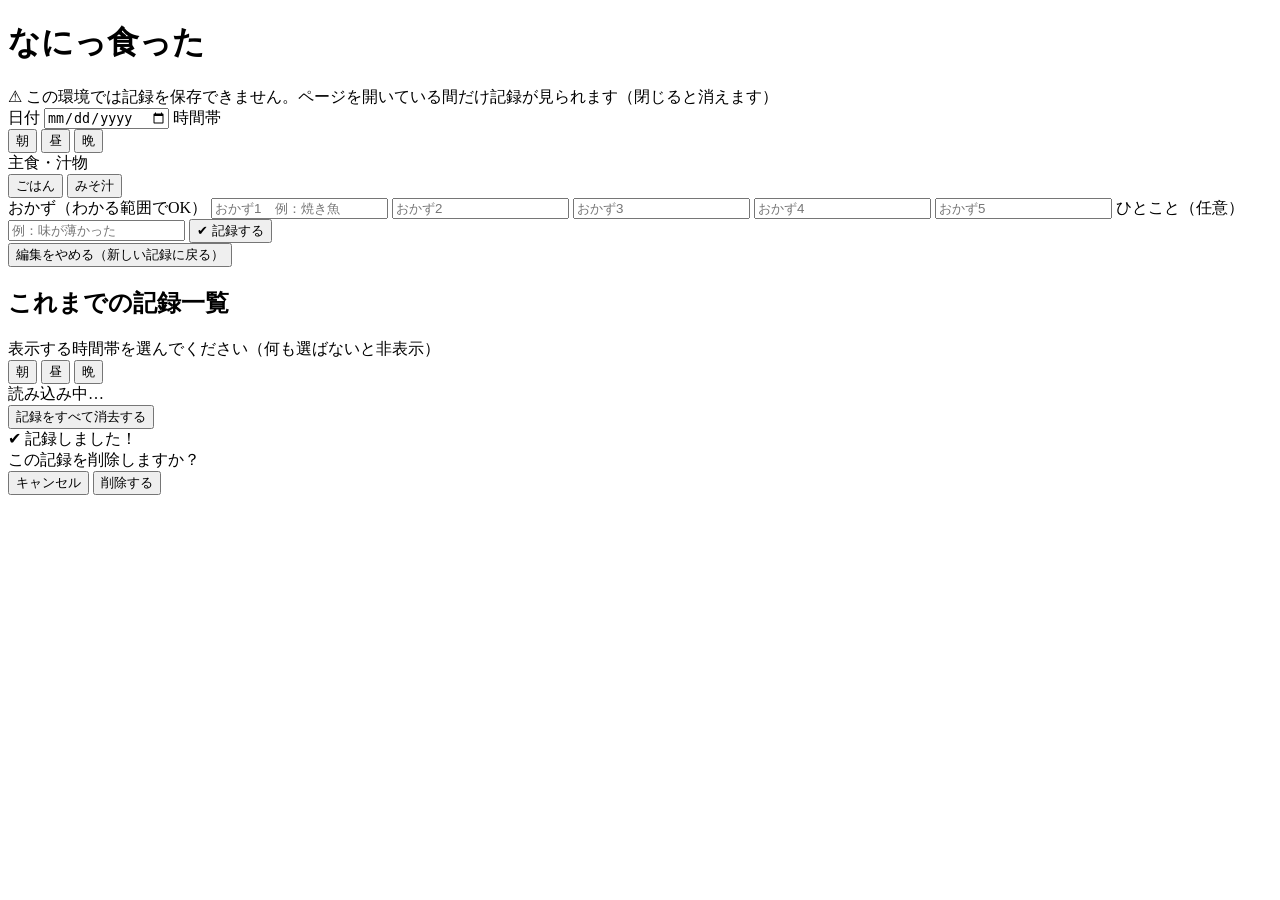
==== index.html @ 808a5a3f "Add files via upload" ====
<!DOCTYPE html>
<html lang="ja">
<head>
  <meta charset="UTF-8">
  <meta name="viewport" content="width=device-width, initial-scale=1.0, maximum-scale=1.0, viewport-fit=cover">

  <title>なにっ食った</title>

  <meta name="apple-mobile-web-app-capable" content="yes">
  <meta name="mobile-web-app-capable" content="yes">
  <meta name="apple-mobile-web-app-status-bar-style" content="black-translucent">
  <meta name="apple-mobile-web-app-title" content="なにっ食った">
  <meta name="theme-color" content="#2E7D63">

  <link rel="stylesheet" href="style.css">
</head>

<body>

<div class="app">

  <h1>なにっ食った</h1>

  <div class="storage-warn hidden" id="storageWarn">
    ⚠ この環境では記録を保存できません。ページを開いている間だけ記録が見られます（閉じると消えます）
  </div>

  <div class="card" id="inputCard">

    <label for="dateInput">日付</label>
    <input type="date" id="dateInput">

    <label>時間帯</label>

    <div class="period-row">
      <button type="button" class="period-btn" data-period="朝">朝</button>
      <button type="button" class="period-btn" data-period="昼">昼</button>
      <button type="button" class="period-btn" data-period="晩">晩</button>
    </div>

    <label>主食・汁物</label>

    <div class="toggle-row">
      <button type="button" class="toggle-btn" id="toggleGohan">ごはん</button>
      <button type="button" class="toggle-btn" id="toggleMiso">みそ汁</button>
    </div>

    <label>おかず（わかる範囲でOK）</label>

    <input type="text" class="item-input" id="item2" placeholder="おかず1　例：焼き魚">
    <input type="text" class="item-input" id="item3" placeholder="おかず2">
    <input type="text" class="item-input" id="item4" placeholder="おかず3">
    <input type="text" class="item-input" id="item5" placeholder="おかず4">
    <input type="text" class="item-input" id="item6" placeholder="おかず5">

    <label>ひとこと（任意）</label>

    <input
      type="text"
      class="item-input"
      id="comment"
      placeholder="例：味が薄かった"
    >

    <button type="button" class="save-btn" id="saveBtn">
      ✔ 記録する
    </button>

    <div class="error-msg" id="errorMsg"></div>

    <button
      type="button"
      class="cancel-edit-link hidden"
      id="cancelEditBtn"
    >
      編集をやめる（新しい記録に戻る）
    </button>

  </div>


  <h2>これまでの記録一覧</h2>

  <div class="filter-label">
    表示する時間帯を選んでください（何も選ばないと非表示）
  </div>

  <div class="filter-row" id="filterRow">

    <button
      type="button"
      class="filter-btn"
      data-period="朝"
    >
      朝
    </button>

    <button
      type="button"
      class="filter-btn"
      data-period="昼"
    >
      昼
    </button>

    <button
      type="button"
      class="filter-btn"
      data-period="晩"
    >
      晩
    </button>

  </div>


  <div class="record-list" id="recordList">
    <div class="empty-msg">読み込み中…</div>
  </div>


  <button
    type="button"
    class="danger-link"
    id="clearAllBtn"
  >
    記録をすべて消去する
  </button>

</div>


<div class="toast" id="toast">
  ✔ 記録しました！
</div>


<div class="modal-overlay hidden" id="deleteModal">

  <div class="modal-box">

    <div class="modal-text" id="modalText">
      この記録を削除しますか？
    </div>

    <div class="modal-btns">

      <button
        type="button"
        class="modal-btn cancel"
        id="modalCancelBtn"
      >
        キャンセル
      </button>

      <button
        type="button"
        class="modal-btn danger"
        id="modalDeleteBtn"
      >
        削除する
      </button>

    </div>

  </div>

</div>


<script src="script.js"></script>

</body>
</html>
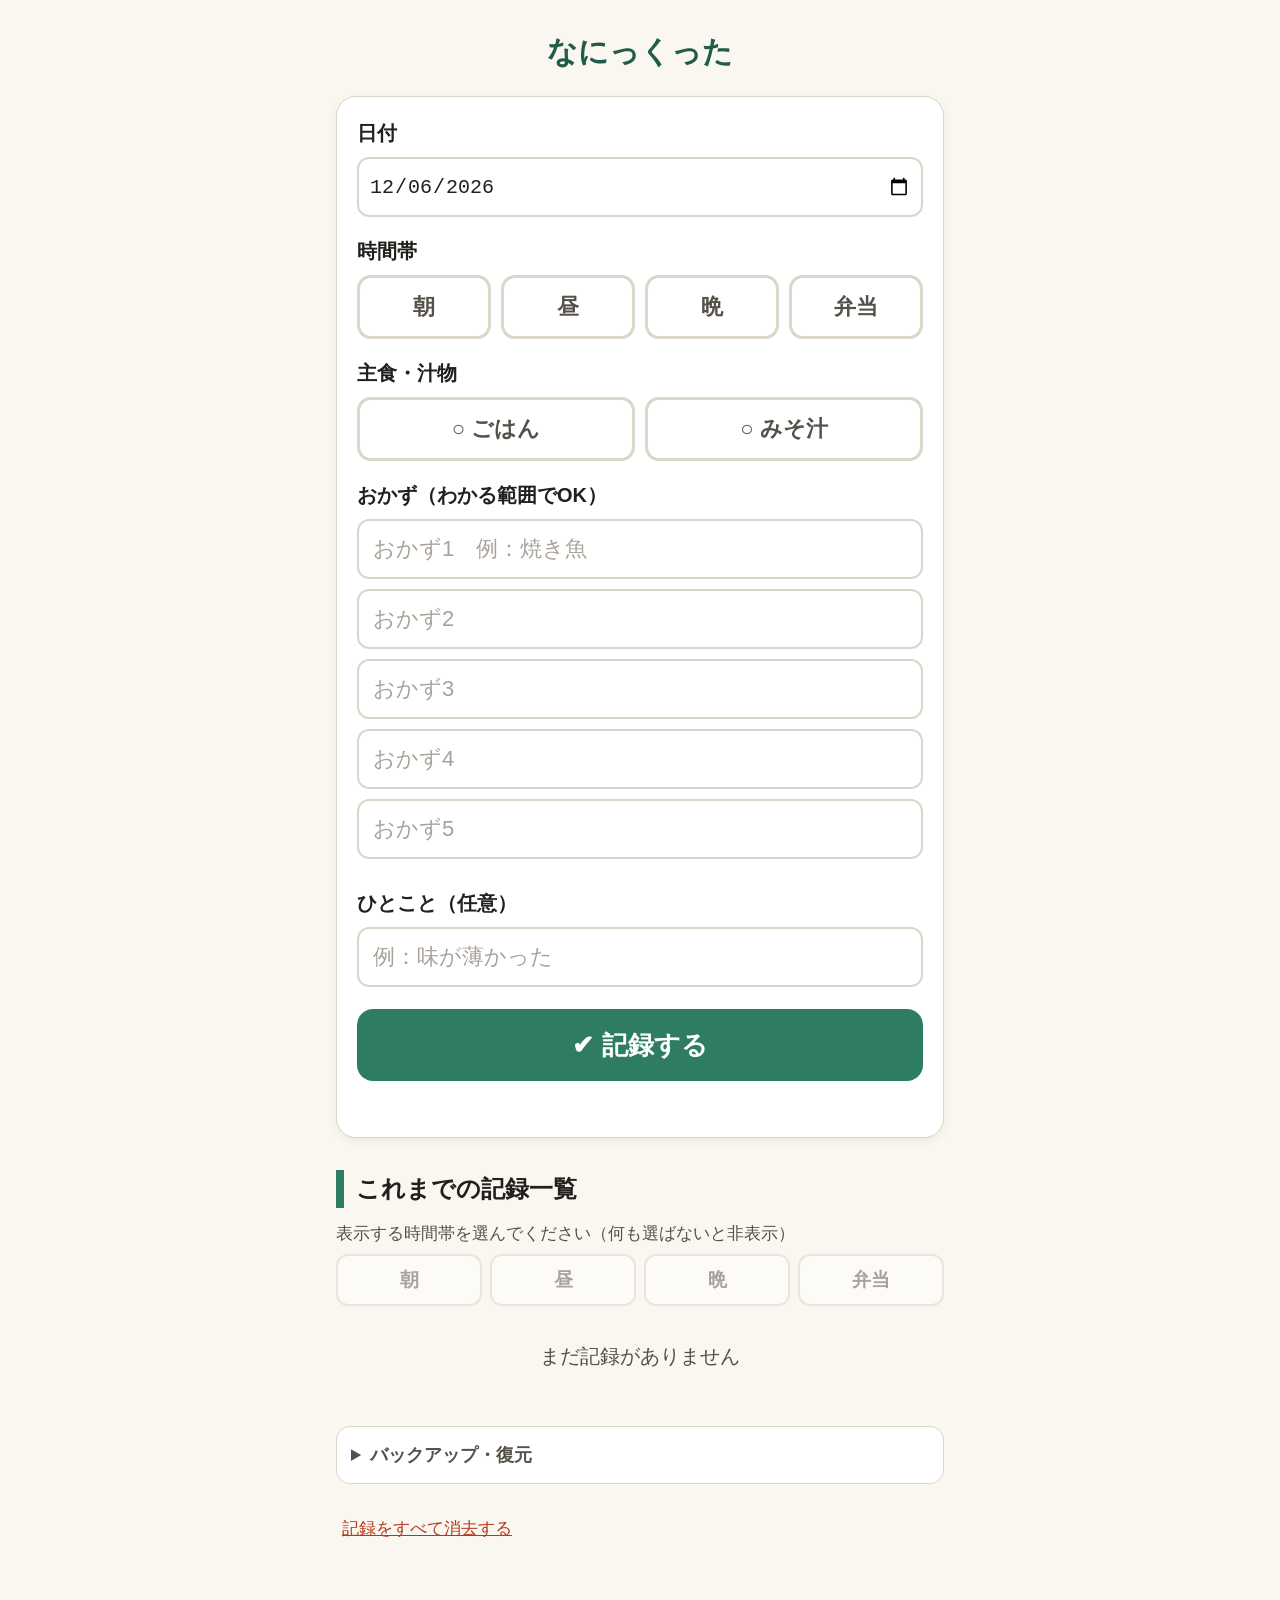
==== commit e33edc3d: "Upgrade なにっくった to V2" ====
--- a/index.html
+++ b/index.html
@@ -3,172 +3,80 @@
 <head>
   <meta charset="UTF-8">
   <meta name="viewport" content="width=device-width, initial-scale=1.0, maximum-scale=1.0, viewport-fit=cover">
-
-  <title>なにっ食った</title>
-
+  <title>なにっくった</title>
   <meta name="apple-mobile-web-app-capable" content="yes">
   <meta name="mobile-web-app-capable" content="yes">
   <meta name="apple-mobile-web-app-status-bar-style" content="black-translucent">
-  <meta name="apple-mobile-web-app-title" content="なにっ食った">
+  <meta name="apple-mobile-web-app-title" content="なにっくった">
   <meta name="theme-color" content="#2E7D63">
-
+  <link rel="apple-touch-icon" href="apple-touch-icon.png">
   <link rel="stylesheet" href="style.css">
 </head>
-
 <body>
-
-<div class="app">
-
-  <h1>なにっ食った</h1>
-
-  <div class="storage-warn hidden" id="storageWarn">
-    ⚠ この環境では記録を保存できません。ページを開いている間だけ記録が見られます（閉じると消えます）
+  <main class="app">
+    <h1>なにっくった</h1>
+    <div class="storage-warn hidden" id="storageWarn">⚠ この環境では記録を保存できません。ページを開いている間だけ記録が見られます（閉じると消えます）</div>
+    <section class="card" id="inputCard">
+      <label for="dateInput">日付</label>
+      <input type="date" id="dateInput">
+      <label>時間帯</label>
+      <div class="period-row">
+        <button type="button" class="period-btn" data-period="朝">朝</button>
+        <button type="button" class="period-btn" data-period="昼">昼</button>
+        <button type="button" class="period-btn" data-period="晩">晩</button>
+        <button type="button" class="period-btn" data-period="弁当">弁当</button>
+      </div>
+      <label>主食・汁物</label>
+      <div class="toggle-row">
+        <button type="button" class="toggle-btn" id="toggleGohan">ごはん</button>
+        <button type="button" class="toggle-btn" id="toggleMiso">みそ汁</button>
+      </div>
+      <label>おかず（わかる範囲でOK）</label>
+      <input type="text" class="item-input" id="item2" placeholder="おかず1　例：焼き魚">
+      <input type="text" class="item-input" id="item3" placeholder="おかず2">
+      <input type="text" class="item-input" id="item4" placeholder="おかず3">
+      <input type="text" class="item-input" id="item5" placeholder="おかず4">
+      <input type="text" class="item-input" id="item6" placeholder="おかず5">
+      <label for="comment">ひとこと（任意）</label>
+      <input type="text" class="item-input" id="comment" placeholder="例：味が薄かった">
+      <button type="button" class="save-btn" id="saveBtn">✔ 記録する</button>
+      <div class="error-msg" id="errorMsg" role="alert"></div>
+      <button type="button" class="cancel-edit-link hidden" id="cancelEditBtn">編集をやめる（新しい記録に戻る）</button>
+    </section>
+    <h2>これまでの記録一覧</h2>
+    <div class="filter-label" id="filterLabel">表示する時間帯を選んでください（何も選ばないと非表示）</div>
+    <div class="filter-row" id="filterRow">
+      <button type="button" class="filter-btn" data-period="朝">朝</button>
+      <button type="button" class="filter-btn" data-period="昼">昼</button>
+      <button type="button" class="filter-btn" data-period="晩">晩</button>
+      <button type="button" class="filter-btn" data-period="弁当">弁当</button>
+    </div>
+    <section class="history-panel hidden" id="historyPanel" aria-live="polite">
+      <div class="history-title" id="historyTitle"></div>
+      <button type="button" class="back-btn" id="backToListBtn">← 通常の一覧に戻る</button>
+    </section>
+    <div class="record-list" id="recordList"><div class="empty-msg">読み込み中…</div></div>
+    <details class="data-tools">
+      <summary>バックアップ・復元</summary>
+      <p>記録をファイルに保存したり、保存したファイルから戻したりできます。</p>
+      <div class="data-tool-buttons">
+        <button type="button" class="tool-btn" id="backupBtn">バックアップを書き出す</button>
+        <button type="button" class="tool-btn" id="restoreBtn">バックアップから復元</button>
+      </div>
+      <input type="file" id="restoreFileInput" accept="application/json,.json" class="visually-hidden">
+    </details>
+    <button type="button" class="danger-link" id="clearAllBtn">記録をすべて消去する</button>
+  </main>
+  <div class="toast" id="toast" role="status">✔ 記録しました！</div>
+  <div class="modal-overlay hidden" id="deleteModal" role="dialog" aria-modal="true" aria-labelledby="modalText">
+    <div class="modal-box">
+      <div class="modal-text" id="modalText">この記録を削除しますか？</div>
+      <div class="modal-btns">
+        <button type="button" class="modal-btn cancel" id="modalCancelBtn">キャンセル</button>
+        <button type="button" class="modal-btn danger" id="modalDeleteBtn">削除する</button>
+      </div>
+    </div>
   </div>
-
-  <div class="card" id="inputCard">
-
-    <label for="dateInput">日付</label>
-    <input type="date" id="dateInput">
-
-    <label>時間帯</label>
-
-    <div class="period-row">
-      <button type="button" class="period-btn" data-period="朝">朝</button>
-      <button type="button" class="period-btn" data-period="昼">昼</button>
-      <button type="button" class="period-btn" data-period="晩">晩</button>
-    </div>
-
-    <label>主食・汁物</label>
-
-    <div class="toggle-row">
-      <button type="button" class="toggle-btn" id="toggleGohan">ごはん</button>
-      <button type="button" class="toggle-btn" id="toggleMiso">みそ汁</button>
-    </div>
-
-    <label>おかず（わかる範囲でOK）</label>
-
-    <input type="text" class="item-input" id="item2" placeholder="おかず1　例：焼き魚">
-    <input type="text" class="item-input" id="item3" placeholder="おかず2">
-    <input type="text" class="item-input" id="item4" placeholder="おかず3">
-    <input type="text" class="item-input" id="item5" placeholder="おかず4">
-    <input type="text" class="item-input" id="item6" placeholder="おかず5">
-
-    <label>ひとこと（任意）</label>
-
-    <input
-      type="text"
-      class="item-input"
-      id="comment"
-      placeholder="例：味が薄かった"
-    >
-
-    <button type="button" class="save-btn" id="saveBtn">
-      ✔ 記録する
-    </button>
-
-    <div class="error-msg" id="errorMsg"></div>
-
-    <button
-      type="button"
-      class="cancel-edit-link hidden"
-      id="cancelEditBtn"
-    >
-      編集をやめる（新しい記録に戻る）
-    </button>
-
-  </div>
-
-
-  <h2>これまでの記録一覧</h2>
-
-  <div class="filter-label">
-    表示する時間帯を選んでください（何も選ばないと非表示）
-  </div>
-
-  <div class="filter-row" id="filterRow">
-
-    <button
-      type="button"
-      class="filter-btn"
-      data-period="朝"
-    >
-      朝
-    </button>
-
-    <button
-      type="button"
-      class="filter-btn"
-      data-period="昼"
-    >
-      昼
-    </button>
-
-    <button
-      type="button"
-      class="filter-btn"
-      data-period="晩"
-    >
-      晩
-    </button>
-
-  </div>
-
-
-  <div class="record-list" id="recordList">
-    <div class="empty-msg">読み込み中…</div>
-  </div>
-
-
-  <button
-    type="button"
-    class="danger-link"
-    id="clearAllBtn"
-  >
-    記録をすべて消去する
-  </button>
-
-</div>
-
-
-<div class="toast" id="toast">
-  ✔ 記録しました！
-</div>
-
-
-<div class="modal-overlay hidden" id="deleteModal">
-
-  <div class="modal-box">
-
-    <div class="modal-text" id="modalText">
-      この記録を削除しますか？
-    </div>
-
-    <div class="modal-btns">
-
-      <button
-        type="button"
-        class="modal-btn cancel"
-        id="modalCancelBtn"
-      >
-        キャンセル
-      </button>
-
-      <button
-        type="button"
-        class="modal-btn danger"
-        id="modalDeleteBtn"
-      >
-        削除する
-      </button>
-
-    </div>
-
-  </div>
-
-</div>
-
-
-<script src="script.js"></script>
-
+  <script src="script.js"></script>
 </body>
-</html>+</html>
--- a/style.css
+++ b/style.css
@@ -0,0 +1,647 @@
+:root{
+  --bg:#FAF7F1;
+  --ink:#22201D;
+  --ink-soft:#55504A;
+  --card:#FFFFFF;
+  --line:#DCD5C9;
+  --primary:#2E7D63;
+  --primary-dark:#205C48;
+  --danger:#B3391E;
+  --dup-bg:#FFC24D;
+  --dup-ink:#4A3300;
+
+  --asa-bg:#FFE9D2;
+  --asa-ink:#A85B12;
+  --hiru-bg:#DCEFFB;
+  --hiru-ink:#1673A8;
+  --ban-bg:#E7E0F5;
+  --ban-ink:#5A4197;
+  --bento-bg:#E2F3D8;
+  --bento-ink:#3E751F;
+}
+
+*{
+  box-sizing:border-box;
+}
+
+.hidden{
+  display:none !important;
+}
+
+body{
+  margin:0;
+  background:var(--bg);
+  color:var(--ink);
+  font-family:"BIZ UDGothic","Hiragino Maru Gothic ProN","Yu Gothic","Hiragino Sans",sans-serif;
+  font-size:20px;
+  line-height:1.6;
+  padding-bottom:60px;
+  overflow-x:hidden;
+}
+
+.app{
+  max-width:640px;
+  margin:0 auto;
+  padding:20px 16px 40px;
+}
+
+h1{
+  font-size:30px;
+  text-align:center;
+  margin:8px 0 20px;
+  color:var(--primary-dark);
+}
+
+h2{
+  font-size:24px;
+  margin:32px 0 12px;
+  border-left:8px solid var(--primary);
+  padding-left:12px;
+}
+
+.card{
+  background:var(--card);
+  border:1px solid var(--line);
+  border-radius:20px;
+  padding:20px;
+  box-shadow:0 3px 10px rgba(0,0,0,.06);
+  transition:background .3s ease;
+}
+
+label{
+  display:block;
+  font-size:20px;
+  font-weight:bold;
+  margin:18px 0 8px;
+}
+
+label:first-of-type{
+  margin-top:0;
+}
+
+input[type="date"]{
+  width:100%;
+  max-width:100%;
+  box-sizing:border-box;
+  -webkit-appearance:none;
+  appearance:none;
+  font-size:20px;
+  padding:14px 10px;
+  min-height:60px;
+  border-radius:12px;
+  border:2px solid var(--line);
+  background:#fff;
+  color:var(--ink);
+}
+
+.period-row{
+  display:flex;
+  gap:10px;
+}
+
+.period-btn{
+  flex:1;
+  min-height:64px;
+  font-size:22px;
+  font-weight:bold;
+  border-radius:14px;
+  border:3px solid var(--line);
+  background:#fff;
+  color:var(--ink-soft);
+  cursor:pointer;
+}
+
+.period-btn[data-period="朝"].active{
+  background:var(--asa-bg);
+  border-color:var(--asa-ink);
+  color:var(--asa-ink);
+}
+
+.period-btn[data-period="昼"].active{
+  background:var(--hiru-bg);
+  border-color:var(--hiru-ink);
+  color:var(--hiru-ink);
+}
+
+.period-btn[data-period="晩"].active{
+  background:var(--ban-bg);
+  border-color:var(--ban-ink);
+  color:var(--ban-ink);
+}
+
+.period-btn[data-period="弁当"].active{
+  background:var(--bento-bg);
+  border-color:var(--bento-ink);
+  color:var(--bento-ink);
+}
+
+.item-input{
+  width:100%;
+  font-size:22px;
+  padding:14px;
+  min-height:60px;
+  border-radius:12px;
+  border:2px solid var(--line);
+  margin-bottom:10px;
+  background:#fff;
+  color:var(--ink);
+}
+
+.item-input::placeholder{
+  color:#A9A29A;
+}
+
+.toggle-row{
+  display:flex;
+  gap:10px;
+}
+
+.toggle-btn{
+  flex:1;
+  min-height:64px;
+  font-size:22px;
+  font-weight:bold;
+  border-radius:14px;
+  border:3px solid var(--line);
+  background:#fff;
+  color:var(--ink-soft);
+  cursor:pointer;
+}
+
+.toggle-btn::before{
+  content:"○ ";
+}
+
+.toggle-btn.active{
+  background:#DCEEE6;
+  border-color:var(--primary);
+  color:var(--primary-dark);
+}
+
+.toggle-btn.active::before{
+  content:"✔ ";
+}
+
+.save-btn{
+  width:100%;
+  min-height:72px;
+  font-size:26px;
+  font-weight:bold;
+  color:#fff;
+  background:var(--primary);
+  border:none;
+  border-radius:16px;
+  margin-top:12px;
+  cursor:pointer;
+}
+
+.save-btn:active{
+  background:var(--primary-dark);
+}
+
+.save-btn:disabled{
+  opacity:.7;
+}
+
+.error-msg{
+  color:var(--danger);
+  font-size:20px;
+  font-weight:bold;
+  text-align:center;
+  margin-top:10px;
+  min-height:26px;
+}
+
+.storage-warn{
+  background:#FDECEA;
+  border:2px solid var(--danger);
+  color:#7A2712;
+  font-size:18px;
+  font-weight:bold;
+  border-radius:12px;
+  padding:12px 16px;
+  margin-bottom:16px;
+  text-align:center;
+}
+
+.storage-warn.hidden{
+  display:none;
+}
+
+.record-list{
+  margin-top:12px;
+}
+
+.empty-msg{
+  text-align:center;
+  color:var(--ink-soft);
+  font-size:20px;
+  padding:20px;
+}
+
+.filter-label{
+  font-size:17px;
+  color:var(--ink-soft);
+  margin:0 0 6px;
+}
+
+.filter-row{
+  display:flex;
+  gap:8px;
+  margin:0 0 14px;
+}
+
+.filter-btn{
+  flex:1;
+  min-height:52px;
+  font-size:19px;
+  font-weight:bold;
+  border-radius:12px;
+  border:2px solid var(--line);
+  background:#fff;
+  color:var(--ink-soft);
+  opacity:.5;
+  cursor:pointer;
+}
+
+.filter-btn.active{
+  opacity:1;
+}
+
+.filter-btn[data-period="朝"].active{
+  background:var(--asa-bg);
+  border-color:var(--asa-ink);
+  color:var(--asa-ink);
+}
+
+.filter-btn[data-period="昼"].active{
+  background:var(--hiru-bg);
+  border-color:var(--hiru-ink);
+  color:var(--hiru-ink);
+}
+
+.filter-btn[data-period="晩"].active{
+  background:var(--ban-bg);
+  border-color:var(--ban-ink);
+  color:var(--ban-ink);
+}
+
+.filter-btn[data-period="弁当"].active{
+  background:var(--bento-bg);
+  border-color:var(--bento-ink);
+  color:var(--bento-ink);
+}
+
+.day-block{
+  margin-bottom:2px;
+}
+
+.more-btn{
+  display:block;
+  width:100%;
+  min-height:54px;
+  font-size:18px;
+  font-weight:bold;
+  color:var(--primary-dark);
+  background:#fff;
+  border:2px dashed var(--primary);
+  border-radius:12px;
+  margin:4px 0 18px;
+  cursor:pointer;
+}
+
+.record-card{
+  background:var(--card);
+  border:1px solid var(--line);
+  border-radius:16px;
+  padding:16px;
+  margin-bottom:14px;
+}
+
+.record-head{
+  display:flex;
+  align-items:center;
+  justify-content:space-between;
+  margin-bottom:10px;
+  gap:8px;
+}
+
+.record-date{
+  font-size:21px;
+  font-weight:bold;
+}
+
+.period-tag{
+  font-size:18px;
+  font-weight:bold;
+  padding:4px 14px;
+  border-radius:999px;
+}
+
+.period-tag.朝{
+  background:var(--asa-bg);
+  color:var(--asa-ink);
+}
+
+.period-tag.昼{
+  background:var(--hiru-bg);
+  color:var(--hiru-ink);
+}
+
+.period-tag.晩{
+  background:var(--ban-bg);
+  color:var(--ban-ink);
+}
+
+.period-tag.弁当{
+  background:var(--bento-bg);
+  color:var(--bento-ink);
+}
+
+.item-chips{
+  display:flex;
+  flex-wrap:wrap;
+  gap:8px;
+}
+
+.record-comment{
+  margin-top:10px;
+  font-size:18px;
+  color:var(--ink-soft);
+  background:#F2EEE6;
+  border-radius:10px;
+  padding:8px 12px;
+}
+
+.chip{
+  font-size:20px;
+  padding:8px 14px;
+  border-radius:10px;
+  background:#F2EEE6;
+  border:1px solid var(--line);
+}
+
+button.chip{
+  color:inherit;
+  font-family:inherit;
+  line-height:inherit;
+  cursor:pointer;
+  text-align:left;
+}
+
+button.chip:focus-visible{
+  outline:3px solid var(--primary);
+  outline-offset:2px;
+}
+
+.chip.dup{
+  background:var(--dup-bg);
+  color:var(--dup-ink);
+  border-color:#C88A00;
+  font-weight:bold;
+}
+
+.dup-badge{
+  display:inline-block;
+  font-size:15px;
+  background:var(--dup-ink);
+  color:#fff;
+  border-radius:6px;
+  padding:1px 6px;
+  margin-left:6px;
+  vertical-align:middle;
+}
+
+.del-btn{
+  min-height:44px;
+  font-size:17px;
+  color:var(--ink-soft);
+  background:#fff;
+  border:1px solid var(--line);
+  border-radius:10px;
+  padding:0 12px;
+  cursor:pointer;
+}
+
+.edit-btn{
+  min-height:44px;
+  font-size:17px;
+  font-weight:bold;
+  color:var(--primary-dark);
+  background:#EAF5F0;
+  border:1px solid var(--primary);
+  border-radius:10px;
+  padding:0 12px;
+  cursor:pointer;
+}
+
+.cancel-edit-link{
+  display:block;
+  text-align:center;
+  margin-top:10px;
+  font-size:18px;
+  color:var(--primary-dark);
+  background:none;
+  border:none;
+  text-decoration:underline;
+  cursor:pointer;
+}
+
+.cancel-edit-link.hidden{
+  display:none;
+}
+
+.danger-link{
+  display:block;
+  text-align:center;
+  margin-top:32px;
+  font-size:17px;
+  color:var(--danger);
+  background:none;
+  border:none;
+  text-decoration:underline;
+  cursor:pointer;
+}
+
+.history-panel{
+  background:#EAF5F0;
+  border:2px solid var(--primary);
+  border-radius:14px;
+  padding:14px;
+  margin-bottom:14px;
+  text-align:center;
+}
+
+.history-panel.hidden{
+  display:none;
+}
+
+.history-title{
+  font-size:22px;
+  font-weight:bold;
+  margin-bottom:10px;
+}
+
+.back-btn,
+.tool-btn{
+  min-height:52px;
+  font-size:18px;
+  font-weight:bold;
+  color:var(--primary-dark);
+  background:#fff;
+  border:2px solid var(--primary);
+  border-radius:12px;
+  padding:8px 14px;
+  cursor:pointer;
+}
+
+.data-tools{
+  margin-top:34px;
+  padding:14px;
+  border:1px solid var(--line);
+  border-radius:14px;
+  background:var(--card);
+  color:var(--ink-soft);
+}
+
+.data-tools summary{
+  font-size:18px;
+  font-weight:bold;
+  cursor:pointer;
+}
+
+.data-tools p{
+  font-size:16px;
+  margin:10px 0;
+}
+
+.data-tool-buttons{
+  display:flex;
+  gap:10px;
+}
+
+.data-tool-buttons .tool-btn{
+  flex:1;
+}
+
+.visually-hidden{
+  position:absolute;
+  width:1px;
+  height:1px;
+  padding:0;
+  margin:-1px;
+  overflow:hidden;
+  clip:rect(0,0,0,0);
+  white-space:nowrap;
+  border:0;
+}
+
+.toast{
+  position:fixed;
+  left:50%;
+  bottom:40px;
+  transform:translateX(-50%) translateY(20px);
+  background:var(--primary-dark);
+  color:#fff;
+  font-size:26px;
+  font-weight:bold;
+  padding:20px 36px;
+  border-radius:18px;
+  box-shadow:0 6px 20px rgba(0,0,0,.25);
+  opacity:0;
+  pointer-events:none;
+  transition:all .25s ease;
+  z-index:100;
+}
+
+.toast.show{
+  opacity:1;
+  transform:translateX(-50%) translateY(0);
+}
+
+.modal-overlay{
+  position:fixed;
+  inset:0;
+  background:rgba(0,0,0,.45);
+  display:flex;
+  align-items:center;
+  justify-content:center;
+  padding:20px;
+  z-index:200;
+}
+
+.modal-overlay.hidden{
+  display:none;
+}
+
+.modal-box{
+  background:#fff;
+  border-radius:20px;
+  padding:28px 24px;
+  max-width:420px;
+  width:100%;
+  text-align:center;
+  box-shadow:0 10px 30px rgba(0,0,0,.3);
+}
+
+.modal-text{
+  font-size:22px;
+  font-weight:bold;
+  margin-bottom:20px;
+}
+
+.modal-btns{
+  display:flex;
+  gap:10px;
+}
+
+.modal-btn{
+  flex:1;
+  min-height:60px;
+  font-size:21px;
+  font-weight:bold;
+  border-radius:14px;
+  cursor:pointer;
+}
+
+.modal-btn.cancel{
+  background:#fff;
+  color:var(--ink-soft);
+  border:2px solid var(--line);
+}
+
+.modal-btn.danger{
+  background:var(--danger);
+  color:#fff;
+  border:none;
+}
+
+@media (max-width:480px){
+  .app{
+    padding-left:12px;
+    padding-right:12px;
+  }
+
+  .record-head{
+    align-items:flex-start;
+  }
+
+  .record-head > div:last-child{
+    flex-wrap:wrap;
+    justify-content:flex-end;
+  }
+
+  .period-row,
+  .filter-row{
+    gap:6px;
+  }
+
+  .period-btn{
+    min-width:0;
+    font-size:20px;
+  }
+
+  .data-tool-buttons{
+    flex-direction:column;
+  }
+}
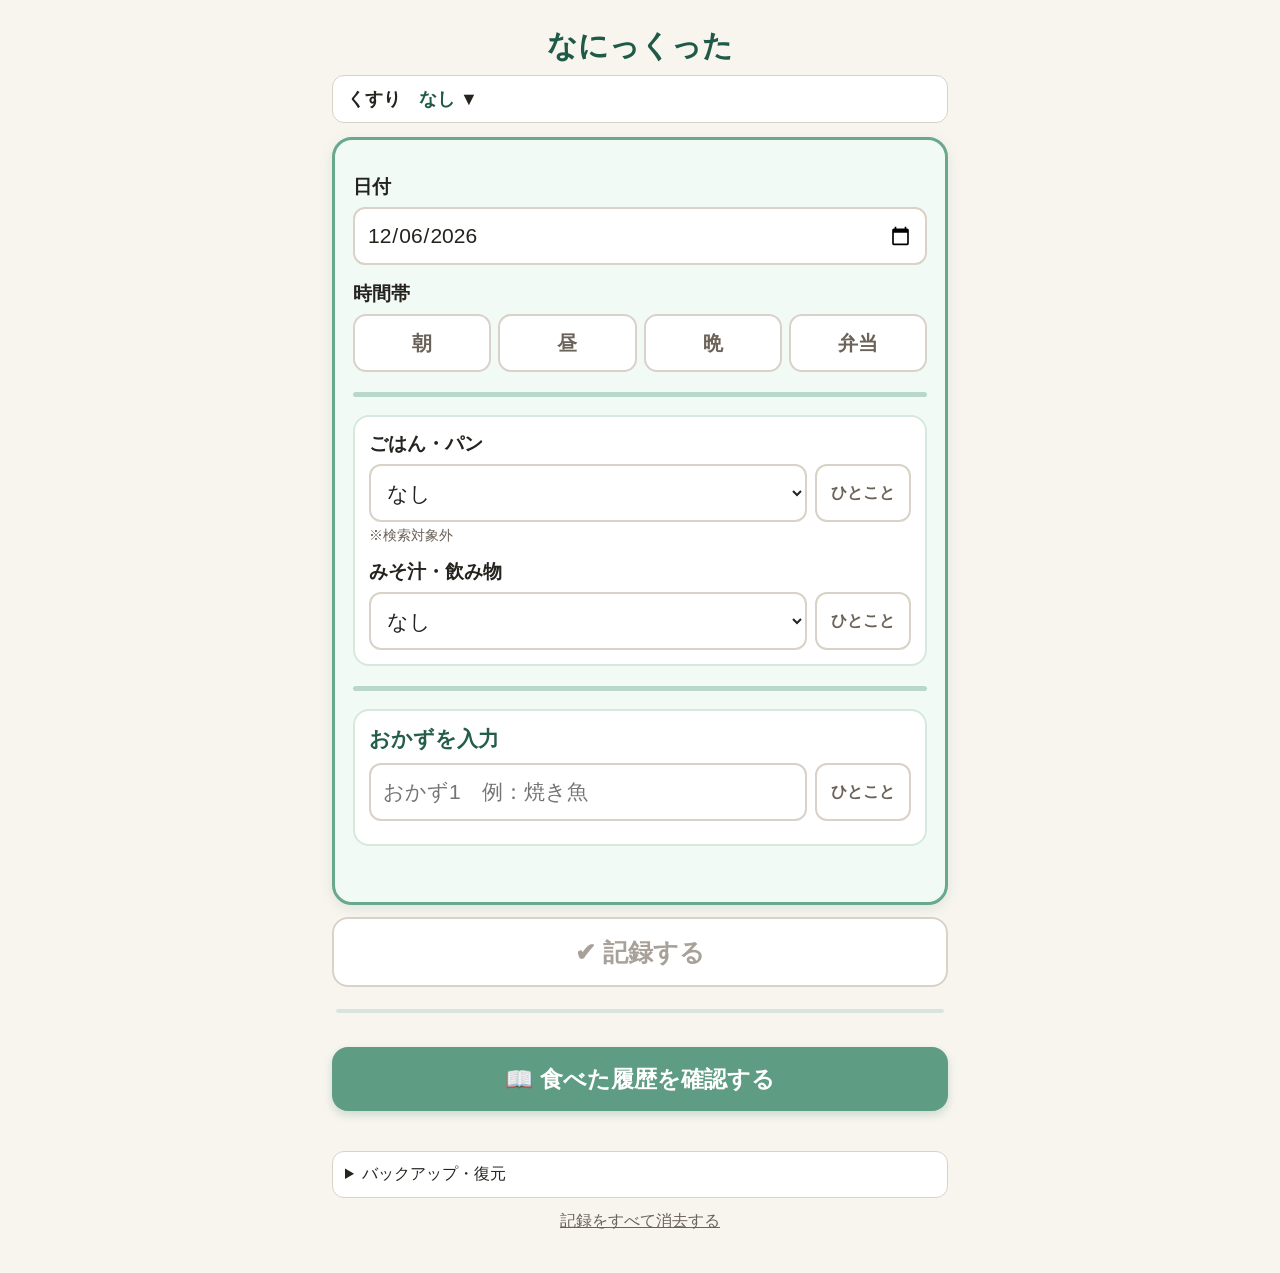
==== commit 76e8c7c2: "Add files via upload" ====
--- a/index.html
+++ b/index.html
@@ -1,82 +1,267 @@
 <!DOCTYPE html>
 <html lang="ja">
 <head>
-  <meta charset="UTF-8">
-  <meta name="viewport" content="width=device-width, initial-scale=1.0, maximum-scale=1.0, viewport-fit=cover">
-  <title>なにっくった</title>
-  <meta name="apple-mobile-web-app-capable" content="yes">
-  <meta name="mobile-web-app-capable" content="yes">
-  <meta name="apple-mobile-web-app-status-bar-style" content="black-translucent">
-  <meta name="apple-mobile-web-app-title" content="なにっくった">
-  <meta name="theme-color" content="#2E7D63">
-  <link rel="apple-touch-icon" href="apple-touch-icon.png">
-  <link rel="stylesheet" href="style.css">
+<meta charset="UTF-8">
+<meta name="viewport" content="width=device-width, initial-scale=1.0, maximum-scale=1.0, viewport-fit=cover">
+<title>なにっ食った V4.1</title>
+<meta name="apple-mobile-web-app-capable" content="yes">
+<meta name="mobile-web-app-capable" content="yes">
+<meta name="apple-mobile-web-app-status-bar-style" content="black-translucent">
+<meta name="apple-mobile-web-app-title" content="なにっ食った">
+<meta name="theme-color" content="#2E7D63">
+<link rel="apple-touch-icon" href="[data-uri]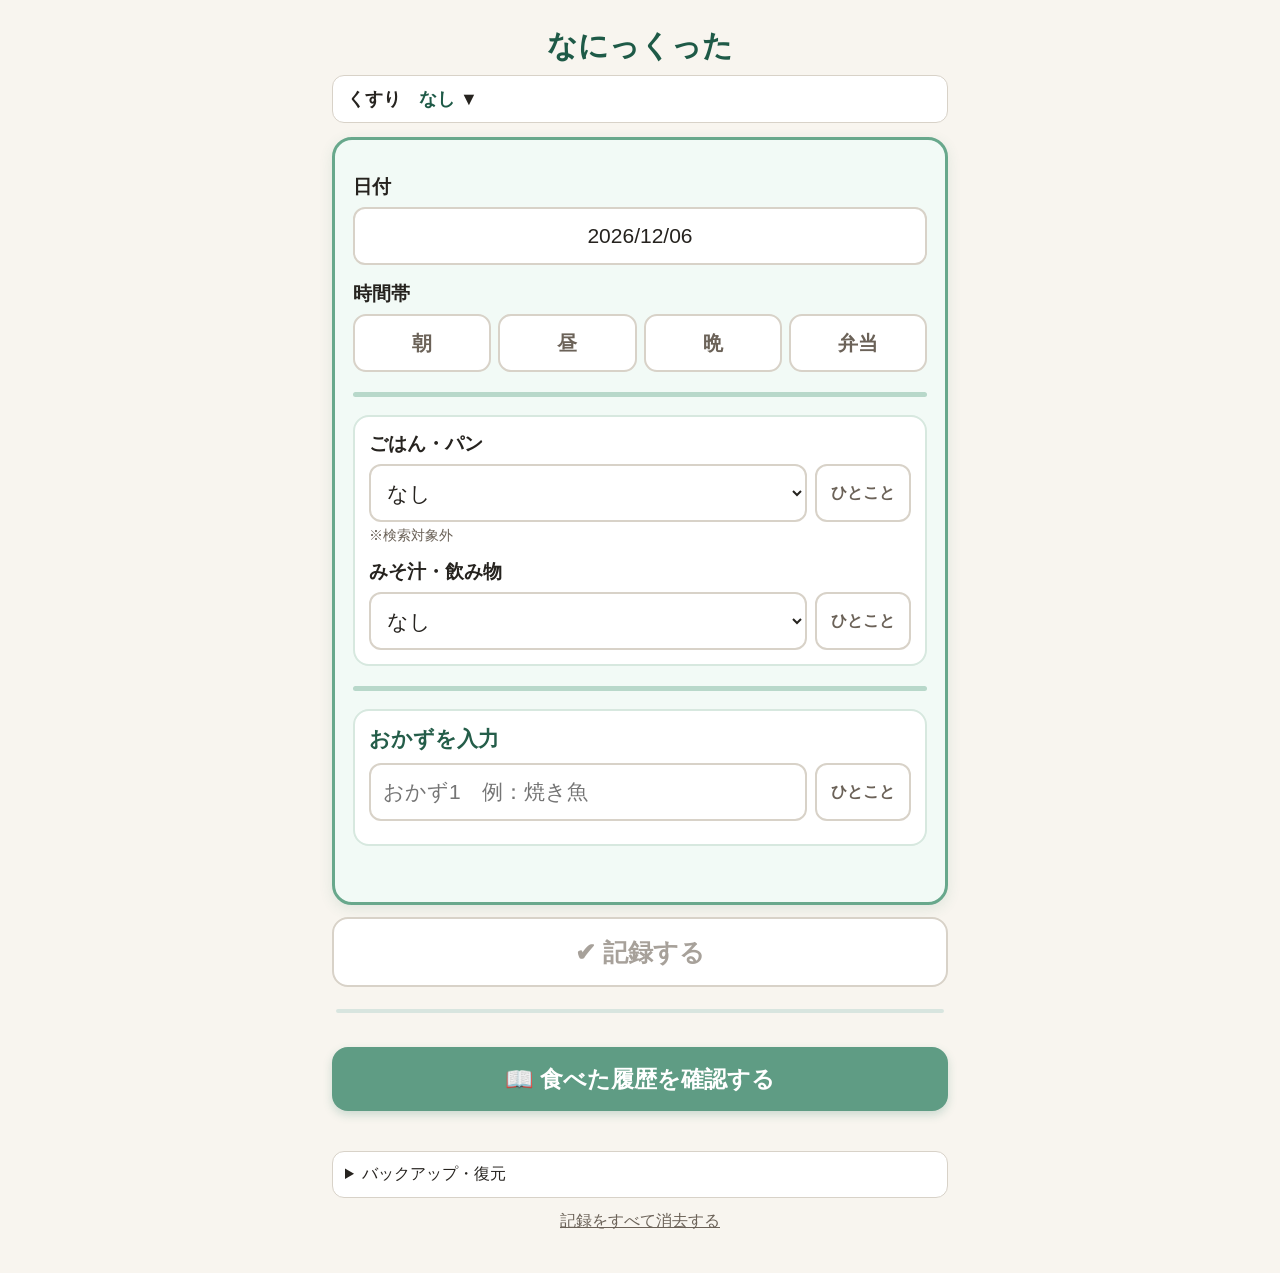
==== commit f267ac82: "Add files via upload" ====
--- a/index.html
+++ b/index.html
@@ -23,16 +23,40 @@
 .records-separator{height:4px;background:#D8E5DF;border-radius:999px;margin:22px 4px 10px}
 .records-area{margin-top:4px}h2{font-size:23px;margin:28px 0 10px;border-left:7px solid var(--primary);padding-left:10px}label{display:block;font-size:19px;font-weight:700;margin:16px 0 7px}input,select,button{font:inherit}
 input[type=date],.item-input,.select-input{width:100%;max-width:100%;min-width:0;min-height:58px;font-size:21px;border:2px solid var(--line);border-radius:12px;padding:12px;background:#fff;color:var(--ink)}
-.date-wrap{display:block;width:100%;min-width:0;overflow:hidden}
+.date-wrap{
+  position:relative;
+  width:100%;
+  min-width:0;
+  min-height:58px;
+  border:2px solid var(--line);
+  border-radius:12px;
+  background:#fff;
+  overflow:hidden;
+}
+.date-display{
+  position:absolute;
+  inset:0;
+  display:flex;
+  align-items:center;
+  justify-content:center;
+  font-size:21px;
+  color:var(--ink);
+  pointer-events:none;
+  z-index:1;
+}
 .date-wrap input[type=date]{
-  display:block;
+  position:absolute;
+  inset:0;
   width:100%!important;
+  height:100%!important;
   min-width:0!important;
   max-width:100%!important;
-  box-sizing:border-box!important;
   margin:0!important;
-  -webkit-appearance:auto;
-  appearance:auto;
+  padding:0!important;
+  border:0!important;
+  background:transparent!important;
+  opacity:0;
+  z-index:2;
 }
 .period-row,.filter-row{display:flex;gap:7px}.period-btn,.filter-btn{flex:1;min-height:58px;border-radius:13px;border:2px solid var(--line);background:#fff;font-size:20px;font-weight:700;color:var(--ink-soft)}.period-btn.active,.filter-btn.active{color:#fff}.period-btn[data-period="朝"].active,.filter-btn[data-period="朝"].active{background:#C8951A;border-color:#C8951A}.period-btn[data-period="昼"].active,.filter-btn[data-period="昼"].active{background:#3F7FAE;border-color:#3F7FAE}.period-btn[data-period="晩"].active,.filter-btn[data-period="晩"].active{background:#705889;border-color:#705889}.period-btn[data-period="弁当"].active,.filter-btn[data-period="弁当"].active{background:#4C7C52;border-color:#4C7C52}
 .medicine-box{margin:0 0 14px}.medicine-box summary{list-style:none;cursor:pointer;background:#fff;border:1px solid var(--line);border-radius:12px;padding:11px 14px;font-size:18px;font-weight:700}.medicine-box summary::-webkit-details-marker{display:none}.medicine-state{color:var(--primary-dark)}.medicine-grid{background:#fff;border:1px solid var(--line);border-top:0;border-radius:0 0 12px 12px;padding:8px 12px 12px}.med-row{display:grid;grid-template-columns:90px 1fr 1fr;gap:7px;align-items:center;margin-top:8px}.med-label{font-size:18px;font-weight:700}.med-choice{min-height:46px;border:2px solid var(--line);border-radius:11px;background:#fff;font-size:18px;font-weight:700}.med-choice.active{background:var(--primary);border-color:var(--primary);color:#fff}
@@ -62,7 +86,10 @@
 
 <div class="storage-warn hidden" id="storageWarn">⚠ この環境では記録を保存できません</div>
 <section class="card" id="inputCard">
-<label for="dateInput">日付</label><div class="date-wrap"><input type="date" id="dateInput"></div>
+<label for="dateInput">日付</label><div class="date-wrap"><span id="dateDisplay" class="date-display">2026/08/26</span><input type="date" id="dateInput" aria-label="日付" value="2026-08-26"></div>
+<script>
+(()=>{const d=new Date(),v=[d.getFullYear(),String(d.getMonth()+1).padStart(2,"0"),String(d.getDate()).padStart(2,"0")].join("-");const i=document.getElementById("dateInput"),s=document.getElementById("dateDisplay");if(i)i.value=v;if(s)s.textContent=v.replaceAll("-","/");})();
+</script>
 <label>時間帯</label>
 <div class="period-row">
 <button type="button" class="period-btn" data-period="朝">朝</button><button type="button" class="period-btn" data-period="昼">昼</button><button type="button" class="period-btn" data-period="晩">晩</button><button type="button" class="period-btn" data-period="弁当">弁当</button>
@@ -159,6 +186,7 @@
 const $=id=>document.getElementById(id);
 const dateInput=$("dateInput"),recordListEl=$("recordList"),errorMsg=$("errorMsg"),saveBtn=$("saveBtn"),riceSelect=$("riceSelect"),drinkSelect=$("drinkSelect"),riceComment=$("riceComment"),misoComment=$("misoComment");
 function todayStr(){const d=new Date();return [d.getFullYear(),String(d.getMonth()+1).padStart(2,"0"),String(d.getDate()).padStart(2,"0")].join("-")}
+function syncDateDisplay(){const v=dateInput.value||todayStr();$("dateDisplay").textContent=v.replaceAll("-","/")}
 function parseDate(s){const [y,m,d]=String(s).split("-").map(Number);return new Date(y,m-1,d)}
 function formatDateShort(s){const d=parseDate(s),reiwa=d.getFullYear()-2018;return `R${reiwa}/${d.getMonth()+1}/${d.getDate()}`}
 function esc(v){return String(v).replace(/[&<>"']/g,c=>({"&":"&amp;","<":"&lt;",">":"&gt;",'"':"&quot;","'":"&#39;"}[c]))}
@@ -191,12 +219,12 @@
 function renderList(){historyDish?renderHistory():renderNormal()}
 function setComment(btn,input,open){btn.classList.toggle("active",open);btn.setAttribute("aria-expanded",String(open));input.classList.toggle("hidden",!open)}
 function updateDishVisibility(){let highest=-1;for(let i=0;i<5;i++)if($("dish"+i).value.trim()||$("dishComment"+i).value.trim())highest=i;const through=highest<0?0:Math.min(4,highest+1);for(let i=0;i<5;i++)document.querySelector(`.dish-entry[data-index="${i}"]`).classList.toggle("hidden",i>through)}
-function resetForm(){dateInput.value=todayStr();selectedPeriod=null;tempMedicineStatus="none";document.querySelectorAll(".period-btn").forEach(b=>b.classList.remove("active"));riceSelect.value="なし";riceComment.value="";setComment($("riceCommentToggle"),riceComment,false);drinkSelect.value="なし";misoComment.value="";setComment($("misoCommentToggle"),misoComment,false);for(let i=0;i<5;i++){$("dish"+i).value="";$("dishComment"+i).value="";setComment(document.querySelector(`.comment-toggle[data-index="${i}"]`),$("dishComment"+i),false)}updateDishVisibility();updateRiceNote();updateSaveEnabled()}
+function resetForm(){dateInput.value=todayStr();syncDateDisplay();selectedPeriod=null;tempMedicineStatus="none";document.querySelectorAll(".period-btn").forEach(b=>b.classList.remove("active"));riceSelect.value="なし";riceComment.value="";setComment($("riceCommentToggle"),riceComment,false);drinkSelect.value="なし";misoComment.value="";setComment($("misoCommentToggle"),misoComment,false);for(let i=0;i<5;i++){$("dish"+i).value="";$("dishComment"+i).value="";setComment(document.querySelector(`.comment-toggle[data-index="${i}"]`),$("dishComment"+i),false)}updateDishVisibility();updateRiceNote();updateSaveEnabled()}
 function updateRiceNote(){$("riceExcludedNote").classList.toggle("hidden",!["なし","白ごはん"].includes(riceSelect.value))}
 function hasMealInput(){if(riceSelect.value!=="なし"||drinkSelect.value!=="なし")return true;for(let i=0;i<5;i++)if($("dish"+i).value.trim())return true;return false}
 function updateSaveEnabled(){const enabled=hasMealInput()&&!!dateInput.value&&!!selectedPeriod;saveBtn.disabled=!enabled;saveBtn.classList.toggle("disabled-look",!enabled)}
 
-function startEdit(r){editingId=r.id;dateInput.value=r.date;selectedPeriod=r.period;document.querySelectorAll(".period-btn").forEach(b=>b.classList.toggle("active",b.dataset.period===r.period));riceSelect.value=r.rice;riceComment.value=r.riceComment;setComment($("riceCommentToggle"),riceComment,!!r.riceComment);drinkSelect.value=["なし","みそ汁","コーヒー","お茶"].includes(r.drink)?r.drink:"なし";misoComment.value=r.misoComment;setComment($("misoCommentToggle"),misoComment,!!r.misoComment);for(let i=0;i<5;i++){$("dish"+i).value=r.dishes[i]||"";$("dishComment"+i).value=r.dishComments[i]||"";setComment(document.querySelector(`.comment-toggle[data-index="${i}"]`),$("dishComment"+i),!!r.dishComments[i])}updateDishVisibility();updateRiceNote();saveBtn.textContent="✔ 変更を保存";updateSaveEnabled();$("cancelEditBtn").classList.remove("hidden");$("inputCard").scrollIntoView({behavior:"smooth",block:"start"})}
+function startEdit(r){editingId=r.id;dateInput.value=r.date;syncDateDisplay();selectedPeriod=r.period;document.querySelectorAll(".period-btn").forEach(b=>b.classList.toggle("active",b.dataset.period===r.period));riceSelect.value=r.rice;riceComment.value=r.riceComment;setComment($("riceCommentToggle"),riceComment,!!r.riceComment);drinkSelect.value=["なし","みそ汁","コーヒー","お茶"].includes(r.drink)?r.drink:"なし";misoComment.value=r.misoComment;setComment($("misoCommentToggle"),misoComment,!!r.misoComment);for(let i=0;i<5;i++){$("dish"+i).value=r.dishes[i]||"";$("dishComment"+i).value=r.dishComments[i]||"";setComment(document.querySelector(`.comment-toggle[data-index="${i}"]`),$("dishComment"+i),!!r.dishComments[i])}updateDishVisibility();updateRiceNote();saveBtn.textContent="✔ 変更を保存";updateSaveEnabled();$("cancelEditBtn").classList.remove("hidden");$("inputCard").scrollIntoView({behavior:"smooth",block:"start"})}
 function finishEdit(){editingId=null;saveBtn.textContent="✔ 記録する";$("cancelEditBtn").classList.add("hidden")}
 function shouldAskMedicine(period){return ["朝","昼","晩"].includes(period)&&medSettings[period]}
 function openMedicineModal(id){currentSavedId=id;$("medicineTakenBtn").classList.remove("selected");$("medicinePendingBtn").classList.remove("selected");$("medicineModal").classList.remove("hidden")}
@@ -216,7 +244,7 @@
 document.querySelectorAll(".filter-btn").forEach(b=>b.addEventListener("click",()=>{const p=b.dataset.period;activeFilterPeriods.has(p)?activeFilterPeriods.delete(p):activeFilterPeriods.add(p);b.classList.toggle("active",activeFilterPeriods.has(p));showAll=false;renderList()}));
 riceSelect.addEventListener("change",()=>{updateRiceNote();updateSaveEnabled()});
 drinkSelect.addEventListener("change",updateSaveEnabled);
-dateInput.addEventListener("change",updateSaveEnabled);
+dateInput.addEventListener("change",()=>{syncDateDisplay();updateSaveEnabled()});
 $("riceCommentToggle").addEventListener("click",()=>{const o=$("riceCommentToggle").getAttribute("aria-expanded")!=="true";setComment($("riceCommentToggle"),riceComment,o);if(o)riceComment.focus()});
 $("misoCommentToggle").addEventListener("click",()=>{const o=$("misoCommentToggle").getAttribute("aria-expanded")!=="true";setComment($("misoCommentToggle"),misoComment,o);if(o)misoComment.focus()});
 document.querySelectorAll(".dish-name-input,.dish-comment-input").forEach(e=>e.addEventListener("input",()=>{updateDishVisibility();updateSaveEnabled()}));
@@ -261,7 +289,7 @@
 $("backupBtn").addEventListener("click",()=>{const blob=new Blob([JSON.stringify({app:"なにっくった",version:4,records},null,2)],{type:"application/json"}),u=URL.createObjectURL(blob),a=document.createElement("a");a.href=u;a.download=`nanikutta-v4-backup-${todayStr()}.json`;a.click();setTimeout(()=>URL.revokeObjectURL(u),1000)});
 $("restoreBtn").addEventListener("click",()=>{$("restoreFileInput").value="";$("restoreFileInput").click()});
 $("restoreFileInput").addEventListener("change",async()=>{const f=$("restoreFileInput").files?.[0];if(!f)return;try{const p=JSON.parse(await f.text());pendingRestoreRecords=validateRecords(Array.isArray(p)?p:p.records);pendingAction="restore";$("modalText").textContent="現在の記録をバックアップで置き換えますか？";$("deleteModal").classList.remove("hidden")}catch(e){errorMsg.textContent="バックアップを読み込めませんでした"}});
-dateInput.value=todayStr();loadMedSettings();load();updateRiceNote();updateDishVisibility();updateSaveEnabled();
+dateInput.value=todayStr();syncDateDisplay();loadMedSettings();load();updateRiceNote();updateDishVisibility();updateSaveEnabled();
 </script>
 </body>
 </html>
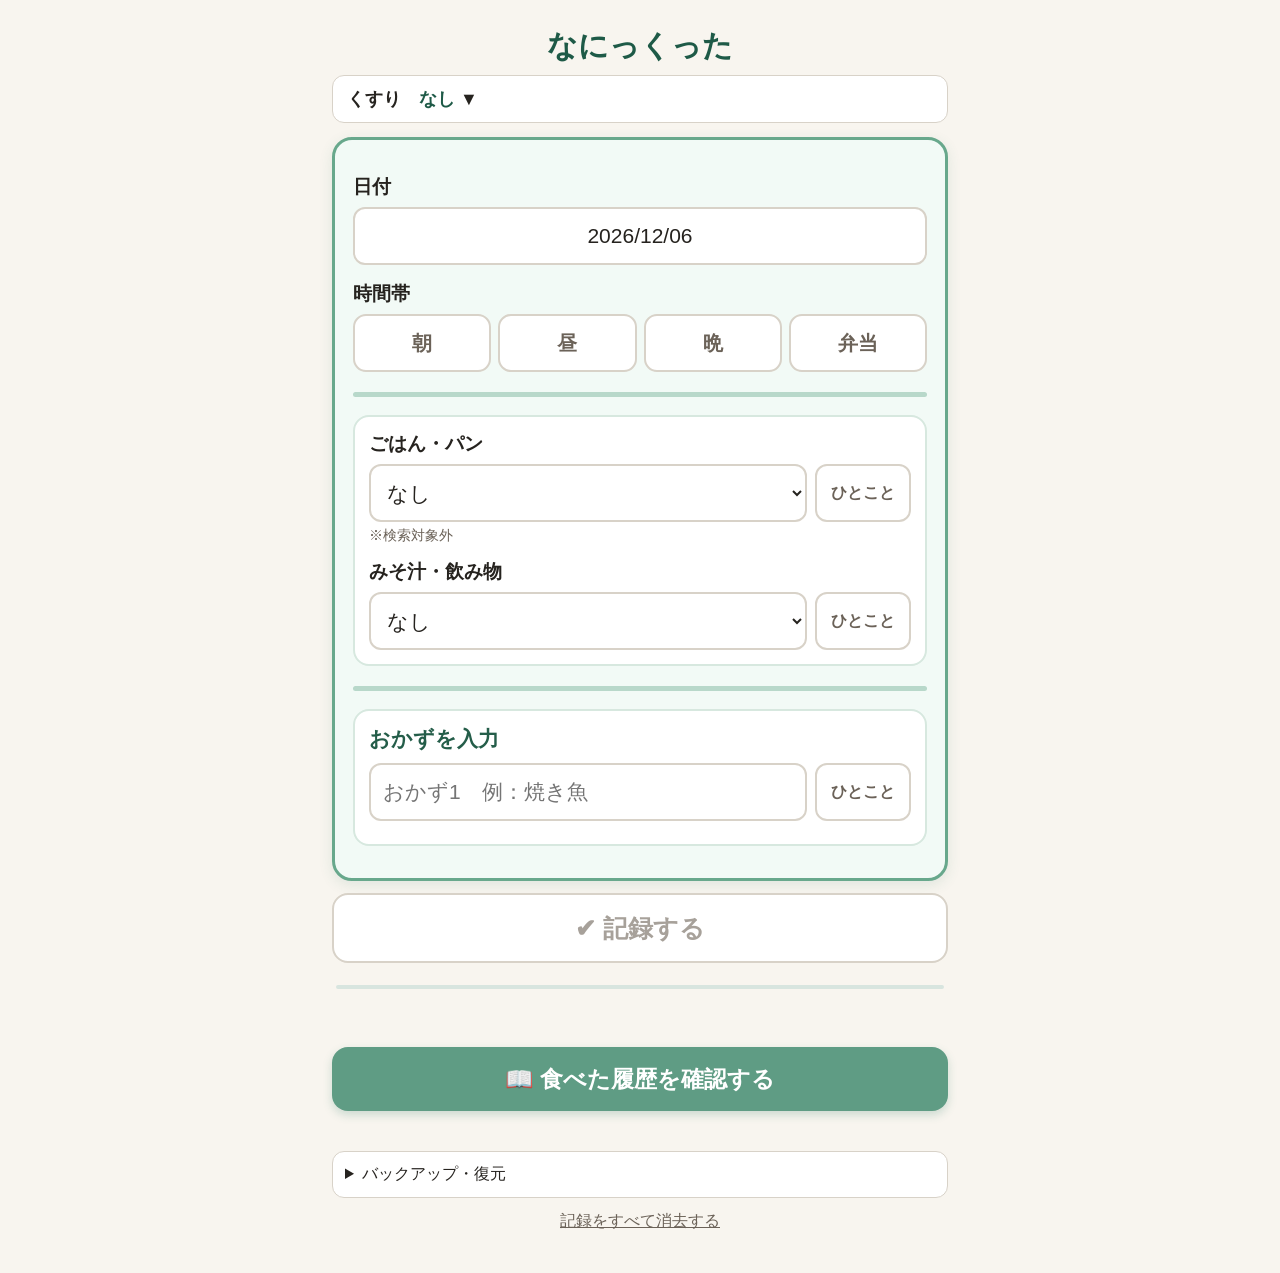
==== commit e150cf2e: "Add files via upload" ====
--- a/index.html
+++ b/index.html
@@ -148,11 +148,11 @@
 <div class="dish-entry hidden" data-index="4"><div class="dish-main-row"><input class="item-input dish-name-input" id="dish4" placeholder="おかず5"><button type="button" class="comment-toggle" data-index="4" aria-expanded="false">ひとこと</button></div><input class="item-input dish-comment-input hidden" id="dishComment4" placeholder="この料理へのひとこと"></div>
 </div>
 </div>
-<div class="error-msg" id="errorMsg"></div>
 <button type="button" class="cancel-edit-link hidden" id="cancelEditBtn">編集をやめる</button>
 </section>
 <button type="button" class="save-btn disabled-look" id="saveBtn" disabled>✔ 記録する</button>
 <div class="records-separator" aria-hidden="true"></div>
+<div class="error-msg" id="errorMsg"></div>
 <button type="button" class="records-toggle" id="recordsToggleBtn" aria-expanded="false">📖 食べた履歴を確認する</button>
 <div class="records-area hidden" id="recordsArea">
 <h2>これまでの記録一覧</h2>
@@ -221,8 +221,14 @@
 function updateDishVisibility(){let highest=-1;for(let i=0;i<5;i++)if($("dish"+i).value.trim()||$("dishComment"+i).value.trim())highest=i;const through=highest<0?0:Math.min(4,highest+1);for(let i=0;i<5;i++)document.querySelector(`.dish-entry[data-index="${i}"]`).classList.toggle("hidden",i>through)}
 function resetForm(){dateInput.value=todayStr();syncDateDisplay();selectedPeriod=null;tempMedicineStatus="none";document.querySelectorAll(".period-btn").forEach(b=>b.classList.remove("active"));riceSelect.value="なし";riceComment.value="";setComment($("riceCommentToggle"),riceComment,false);drinkSelect.value="なし";misoComment.value="";setComment($("misoCommentToggle"),misoComment,false);for(let i=0;i<5;i++){$("dish"+i).value="";$("dishComment"+i).value="";setComment(document.querySelector(`.comment-toggle[data-index="${i}"]`),$("dishComment"+i),false)}updateDishVisibility();updateRiceNote();updateSaveEnabled()}
 function updateRiceNote(){$("riceExcludedNote").classList.toggle("hidden",!["なし","白ごはん"].includes(riceSelect.value))}
-function hasMealInput(){if(riceSelect.value!=="なし"||drinkSelect.value!=="なし")return true;for(let i=0;i<5;i++)if($("dish"+i).value.trim())return true;return false}
-function updateSaveEnabled(){const enabled=hasMealInput()&&!!dateInput.value&&!!selectedPeriod;saveBtn.disabled=!enabled;saveBtn.classList.toggle("disabled-look",!enabled)}
+function hasMealInput(){
+ if(riceSelect.value!=="なし"||drinkSelect.value!=="なし")return true;
+ if(riceComment.value.trim()||misoComment.value.trim())return true;
+ for(let i=0;i<5;i++)if($("dish"+i).value.trim())return true;
+ return false
+}
+function ensureDateValue(){if(!dateInput.value)dateInput.value=todayStr();syncDateDisplay()}
+function updateSaveEnabled(){ensureDateValue();const hasInput=hasMealInput();saveBtn.disabled=!hasInput;saveBtn.classList.toggle("disabled-look",!hasInput);if(selectedPeriod&&errorMsg.textContent==="いつのご飯ですか？")errorMsg.textContent=""}
 
 function startEdit(r){editingId=r.id;dateInput.value=r.date;syncDateDisplay();selectedPeriod=r.period;document.querySelectorAll(".period-btn").forEach(b=>b.classList.toggle("active",b.dataset.period===r.period));riceSelect.value=r.rice;riceComment.value=r.riceComment;setComment($("riceCommentToggle"),riceComment,!!r.riceComment);drinkSelect.value=["なし","みそ汁","コーヒー","お茶"].includes(r.drink)?r.drink:"なし";misoComment.value=r.misoComment;setComment($("misoCommentToggle"),misoComment,!!r.misoComment);for(let i=0;i<5;i++){$("dish"+i).value=r.dishes[i]||"";$("dishComment"+i).value=r.dishComments[i]||"";setComment(document.querySelector(`.comment-toggle[data-index="${i}"]`),$("dishComment"+i),!!r.dishComments[i])}updateDishVisibility();updateRiceNote();saveBtn.textContent="✔ 変更を保存";updateSaveEnabled();$("cancelEditBtn").classList.remove("hidden");$("inputCard").scrollIntoView({behavior:"smooth",block:"start"})}
 function finishEdit(){editingId=null;saveBtn.textContent="✔ 記録する";$("cancelEditBtn").classList.add("hidden")}
@@ -233,7 +239,7 @@
 function showPendingMedicineIfNeeded(){const p=records.filter(r=>r.medicineStatus==="pending").sort((a,b)=>a.date.localeCompare(b.date)||ORDER[a.period]-ORDER[b.period]);if(!p.length)return;$("pendingMedicineList").innerHTML=p.map(r=>`<div class="pending-row" data-id="${esc(r.id)}"><div class="pending-date">${formatDateShort(r.date)} ${r.period}食後</div><div class="pending-actions"><button data-med-result="taken">飲んだ</button><button data-med-result="missed">忘れてた</button></div></div>`).join("");$("pendingMedicineModal").classList.remove("hidden")}
 function closePendingIfEmpty(){if(!$("pendingMedicineList").querySelector(".pending-row"))$("pendingMedicineModal").classList.add("hidden")}
 document.querySelectorAll(".med-choice").forEach(b=>b.addEventListener("click",()=>{medSettings[b.dataset.medPeriod]=b.dataset.value==="yes";saveMedSettings()}));
-document.querySelectorAll(".period-btn").forEach(b=>b.addEventListener("click",()=>{selectedPeriod=b.dataset.period;document.querySelectorAll(".period-btn").forEach(x=>x.classList.toggle("active",x===b));updateSaveEnabled()}));
+document.querySelectorAll(".period-btn").forEach(b=>b.addEventListener("click",()=>{selectedPeriod=b.dataset.period;document.querySelectorAll(".period-btn").forEach(x=>x.classList.toggle("active",x===b));if(errorMsg.textContent==="いつのご飯ですか？")errorMsg.textContent="";updateSaveEnabled()}));
 $("recordsToggleBtn").addEventListener("click",()=>{
  const area=$("recordsArea"),opening=area.classList.contains("hidden");
  area.classList.toggle("hidden",!opening);
@@ -242,8 +248,10 @@
  if(opening){renderList();area.scrollIntoView({behavior:"smooth",block:"start"})}
 });
 document.querySelectorAll(".filter-btn").forEach(b=>b.addEventListener("click",()=>{const p=b.dataset.period;activeFilterPeriods.has(p)?activeFilterPeriods.delete(p):activeFilterPeriods.add(p);b.classList.toggle("active",activeFilterPeriods.has(p));showAll=false;renderList()}));
-riceSelect.addEventListener("change",()=>{updateRiceNote();updateSaveEnabled()});
-drinkSelect.addEventListener("change",updateSaveEnabled);
+["change","input"].forEach(ev=>riceSelect.addEventListener(ev,()=>{updateRiceNote();updateSaveEnabled()}));
+["change","input"].forEach(ev=>drinkSelect.addEventListener(ev,updateSaveEnabled));
+riceComment.addEventListener("input",updateSaveEnabled);
+misoComment.addEventListener("input",updateSaveEnabled);
 dateInput.addEventListener("change",()=>{syncDateDisplay();updateSaveEnabled()});
 $("riceCommentToggle").addEventListener("click",()=>{const o=$("riceCommentToggle").getAttribute("aria-expanded")!=="true";setComment($("riceCommentToggle"),riceComment,o);if(o)riceComment.focus()});
 $("misoCommentToggle").addEventListener("click",()=>{const o=$("misoCommentToggle").getAttribute("aria-expanded")!=="true";setComment($("misoCommentToggle"),misoComment,o);if(o)misoComment.focus()});
@@ -266,7 +274,9 @@
 }
 saveBtn.addEventListener("click",()=>{
  errorMsg.textContent="";
- if(!hasMealInput()||!dateInput.value||!selectedPeriod){updateSaveEnabled();return}
+ ensureDateValue();
+ if(!hasMealInput()){updateSaveEnabled();return}
+ if(!selectedPeriod){errorMsg.textContent="いつのご飯ですか？";updateSaveEnabled();return}
  const dishes=Array.from({length:5},(_,i)=>$("dish"+i).value.trim()),comments=Array.from({length:5},(_,i)=>$("dishComment"+i).value.trim());
  for(let i=0;i<5;i++)if(comments[i]&&!dishes[i]){errorMsg.textContent=`おかず${i+1}の料理名を入力してください`;return}
  const wasEditing=editingId!==null;
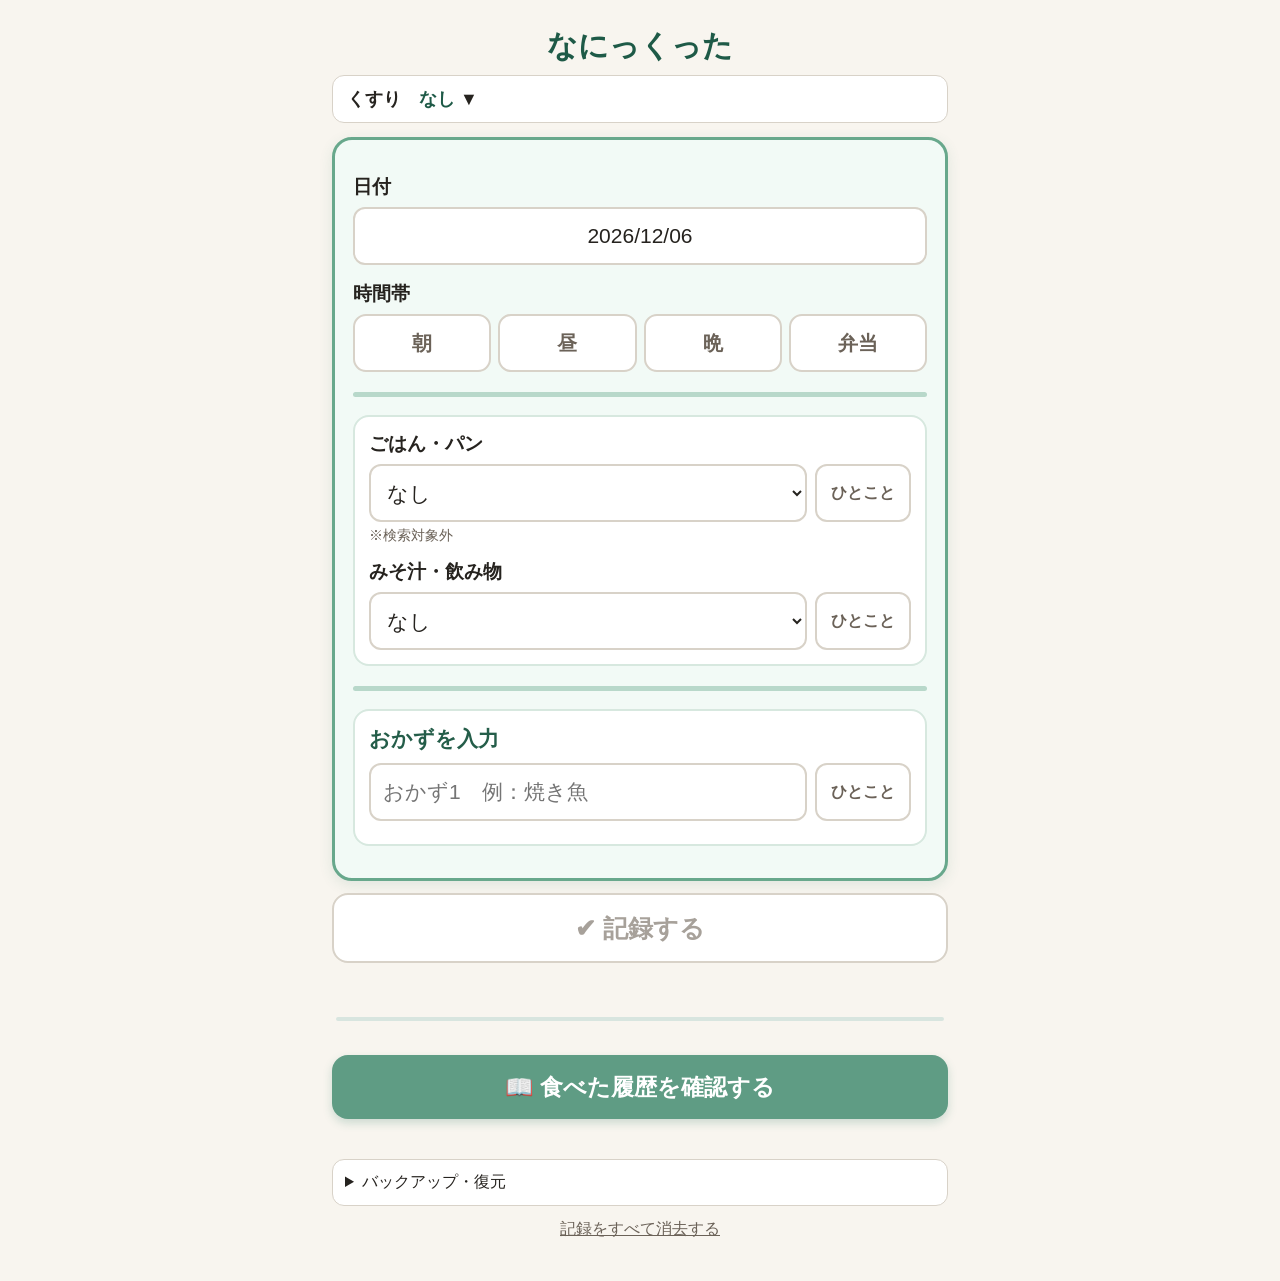
==== commit c8fa3681: "Add files via upload" ====
--- a/index.html
+++ b/index.html
@@ -151,8 +151,8 @@
 <button type="button" class="cancel-edit-link hidden" id="cancelEditBtn">編集をやめる</button>
 </section>
 <button type="button" class="save-btn disabled-look" id="saveBtn" disabled>✔ 記録する</button>
+<div class="error-msg" id="errorMsg"></div>
 <div class="records-separator" aria-hidden="true"></div>
-<div class="error-msg" id="errorMsg"></div>
 <button type="button" class="records-toggle" id="recordsToggleBtn" aria-expanded="false">📖 食べた履歴を確認する</button>
 <div class="records-area hidden" id="recordsArea">
 <h2>これまでの記録一覧</h2>
@@ -228,7 +228,7 @@
  return false
 }
 function ensureDateValue(){if(!dateInput.value)dateInput.value=todayStr();syncDateDisplay()}
-function updateSaveEnabled(){ensureDateValue();const hasInput=hasMealInput();saveBtn.disabled=!hasInput;saveBtn.classList.toggle("disabled-look",!hasInput);if(selectedPeriod&&errorMsg.textContent==="いつのご飯ですか？")errorMsg.textContent=""}
+function updateSaveEnabled(){ensureDateValue();const hasInput=hasMealInput();const enabled=hasInput&&!!selectedPeriod;saveBtn.disabled=!enabled;saveBtn.classList.toggle("disabled-look",!enabled);if(hasInput&&!selectedPeriod){errorMsg.textContent="いつのご飯ですか？"}else if(errorMsg.textContent==="いつのご飯ですか？"){errorMsg.textContent=""}}
 
 function startEdit(r){editingId=r.id;dateInput.value=r.date;syncDateDisplay();selectedPeriod=r.period;document.querySelectorAll(".period-btn").forEach(b=>b.classList.toggle("active",b.dataset.period===r.period));riceSelect.value=r.rice;riceComment.value=r.riceComment;setComment($("riceCommentToggle"),riceComment,!!r.riceComment);drinkSelect.value=["なし","みそ汁","コーヒー","お茶"].includes(r.drink)?r.drink:"なし";misoComment.value=r.misoComment;setComment($("misoCommentToggle"),misoComment,!!r.misoComment);for(let i=0;i<5;i++){$("dish"+i).value=r.dishes[i]||"";$("dishComment"+i).value=r.dishComments[i]||"";setComment(document.querySelector(`.comment-toggle[data-index="${i}"]`),$("dishComment"+i),!!r.dishComments[i])}updateDishVisibility();updateRiceNote();saveBtn.textContent="✔ 変更を保存";updateSaveEnabled();$("cancelEditBtn").classList.remove("hidden");$("inputCard").scrollIntoView({behavior:"smooth",block:"start"})}
 function finishEdit(){editingId=null;saveBtn.textContent="✔ 記録する";$("cancelEditBtn").classList.add("hidden")}
